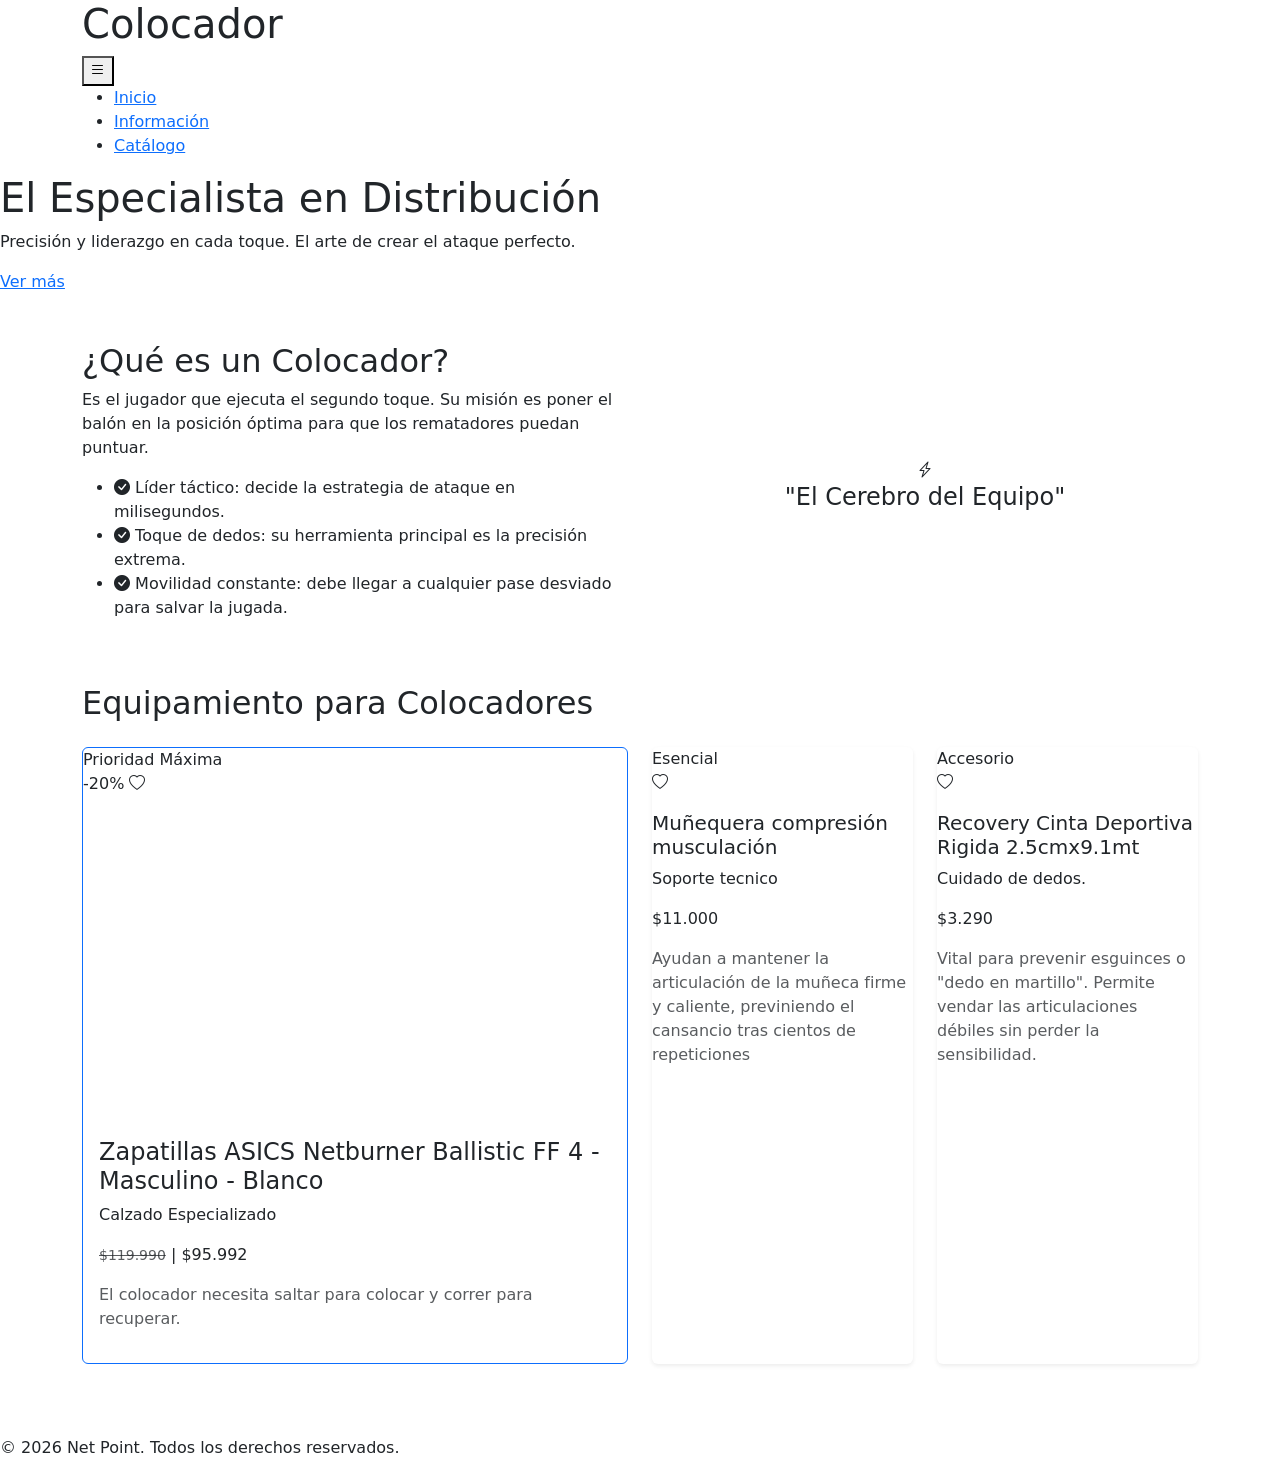
==== colocador.html @ 155eb41e "Add files via upload" ====
<!DOCTYPE html>

<html lang="es">
<head>
    <meta charset="UTF-8">
    <meta name="viewport" content="width=device-width, initial-scale=1.0">
    <title>Colocador</title>
     <link
    href="https://cdn.jsdelivr.net/npm/bootstrap@5.3.3/dist/css/bootstrap.min.css"
    rel="stylesheet">
    <!-- Bootstrap Icons -->
    <link rel="stylesheet" href="https://cdn.jsdelivr.net/npm/bootstrap-icons@1.11.0/font/bootstrap-icons.css">
    <!-- Tu CSS personalizado -->
    <link rel="stylesheet" href="css/style.css">
</head>
<body>
    <header class="header">
    <nav class="container nav-container">

      <h1 class="logo">Colocador</h1>

      <button id="btn-menu" class="btn-menu" aria-label="Abrir menú">
    <i class="bi bi-list"></i> <!-- Cambiado a Bootstrap Icon -->
</button>
      <ul id="menu-links" class="menu-links">
        <li><a href="index.html">Inicio</a></li>
        <li><a href="#InfoLibero">Información</a></li>
        <li><a href="catalogo.html">Catálogo</a></li>
      </ul>

    </nav>
  </header>

  <!-- SECCIÓN HERO LÍBERO -->
<section class="hero hero-colocador">
    <div class="hero-contenido-libero">
        <h1>El Especialista en Distribución</h1>
        <p>Precisión y liderazgo en cada toque. El arte de crear el ataque perfecto.</p> 
        <a href="#InfoLibero" class="btn-libero">Ver más</a>
    </div>
</section>

<!-- INFORMACIÓN DE LA POSICIÓN -->
<section id="InfoLibero" class="container mt-5">
    <div class="row align-items-center">
        <div class="col-lg-6">
            <h2 class="titulo-posicion">¿Qué es un Colocador?</h2>
            <p class="descripcion-posicion">Es el jugador que ejecuta el segundo toque. Su misión es poner el balón en la posición óptima para que los rematadores puedan puntuar.</p>
            <ul class="lista-caracteristicas">
                <li><i class="bi bi-check-circle-fill"></i> Líder táctico: decide la estrategia de ataque en milisegundos.</li>
                <li><i class="bi bi-check-circle-fill"></i> Toque de dedos: su herramienta principal es la precisión extrema.</li>
                <li><i class="bi bi-check-circle-fill"></i> Movilidad constante: debe llegar a cualquier pase desviado para salvar la jugada.</li>
            </ul>
        </div>
        <div class="col-lg-6 text-center">
            <div class="box-destacado">
    <i class="bi bi-lightning-charge"></i>
    <h4>"El Cerebro del Equipo"</h4>
</div>
        </div>
    </div>
</section>

<!-- EQUIPAMIENTO POR JERARQUÍA -->
<section id="EquipamientoLibero" class="container mt-5 mb-5">
    <div class="row">
        <h2 class="mb-4">Equipamiento para Colocadores</h2>
        
        <!-- PRIORIDAD 1: ALTA (MÁS IMPORTANTE) -->
        <!-- Ocupa col-md-6 para destacar visualmente sobre el resto -->
        <div class="col-md-6 mb-4">
            <div class="card h-100 border-primary tarjeta-prioridad-alta">
                <div class="prioridad-label-alta">Prioridad Máxima</div>
                <div class="foto-zapa" style="background-image: url('img/image-6.webp'); height: 350px;">
                    <span class="badge-desc">-20%</span>
                    <i class="bi bi-heart heart-icon"></i>
                </div>
                <div class="card-body">
                    <h4 class="zapa-titulo">Zapatillas ASICS Netburner Ballistic FF 4 - Masculino - Blanco</h4>
                    <p class="zapa-cat">Calzado Especializado</p>
                    <p class="zapa-precio">
                        <span class="text-muted text-decoration-line-through small">$119.990</span> | 
                        <span class="precio-final">$95.992</span>
                    </p>
                    <p class="mt-2 text-muted">El colocador necesita saltar para colocar y correr para recuperar.</p>
                </div>
            </div>
        </div>

        <!-- PRIORIDAD 2: MEDIA -->
        <div class="col-md-3 col-sm-6 mb-4">
            <div class="card h-100 border-0 shadow-sm">
                <div class="prioridad-label-media">Esencial</div>
                <div class="foto-zapa" style="background-image: url('img/muñequera.png');">
                    <i class="bi bi-heart heart-icon"></i>
                </div>
                <div class="card-body px-0">
                    <h5 class="zapa-titulo">Muñequera compresión musculación</h5>
                    <p class="zapa-cat">Soporte tecnico</p>
                    <p class="zapa-precio"> 
                        <span class="precio-final">$11.000</span>
                    </p>
                    <p class="mt-2 text-muted">Ayudan a mantener la articulación de la muñeca firme y caliente, previniendo el cansancio tras cientos de repeticiones</p>
                </div>
            </div>
        </div>

        <!-- PRIORIDAD 3: BAJA -->
        <div class="col-md-3 col-sm-6 mb-4">
            <div class="card h-100 border-0 shadow-sm">
                <div class="prioridad-label-baja">Accesorio</div>
                <div class="foto-zapa" style="background-image: url('img/tapes.png');">
                    <i class="bi bi-heart heart-icon"></i>
                </div>
                <div class="card-body px-0">
                    <h5 class="zapa-titulo">Recovery Cinta Deportiva Rigida 2.5cmx9.1mt</h5>
                    <p class="zapa-cat">Cuidado de dedos.</p>
                    <p class="zapa-precio">
                        <span class="precio-final">$3.290</span>
                    </p>
                    <p class="mt-2 text-muted">Vital para prevenir esguinces o "dedo en martillo". Permite vendar las articulaciones débiles sin perder la sensibilidad.</p>
                </div>
            </div>
        </div>

    </div>
</section>
<footer class="footer">

    <p class="mt-4 mb-0">
      &copy; 2026 Net Point. Todos los derechos reservados.
    </p>
  </footer>
<!-- LUEGO LOS SCRIPTS -->
<script src="https://cdn.jsdelivr.net/npm/bootstrap@5.3.0/dist/js/bootstrap.bundle.min.js"></script>
<script src="js/app2.js"></script>


</body>
</html>
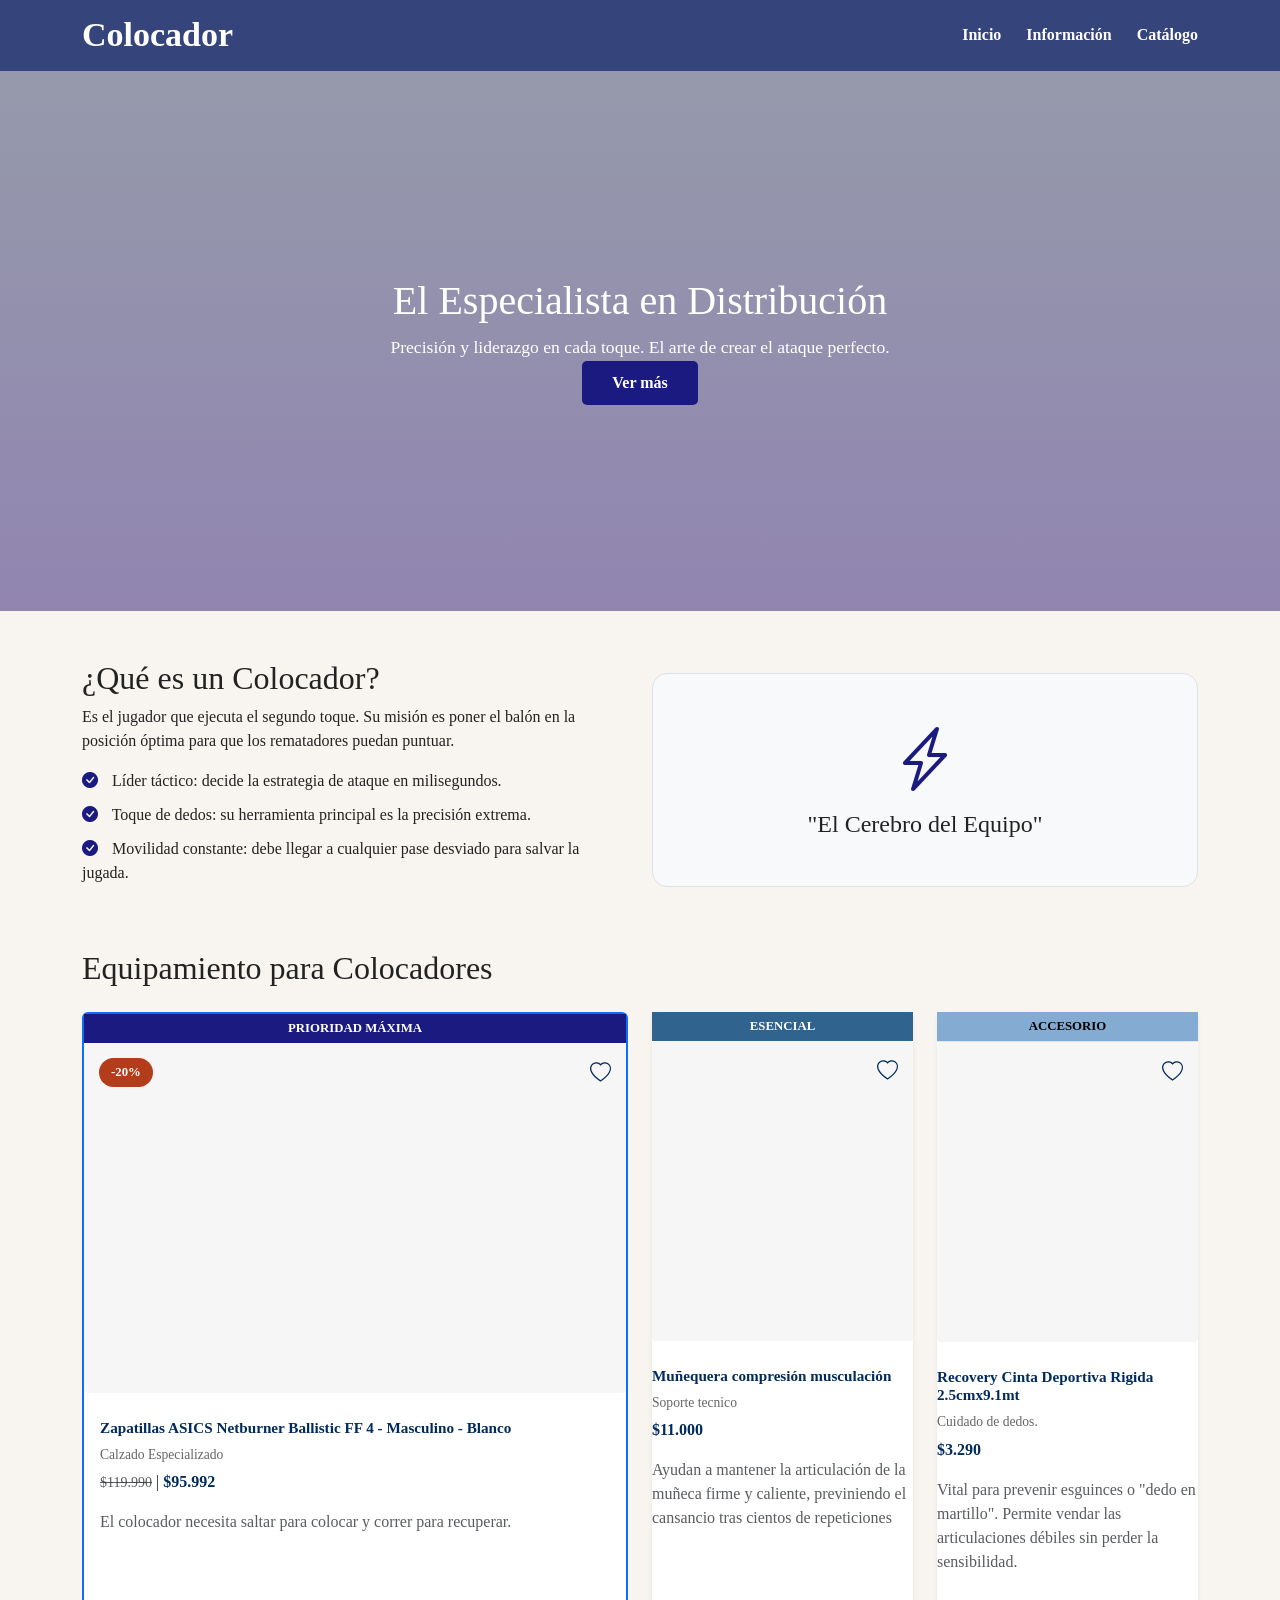
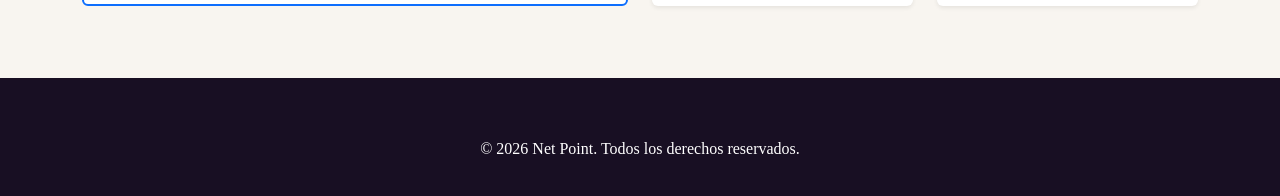
==== commit 01b5277b: "Update colocador.html" ====
--- a/colocador.html
+++ b/colocador.html
@@ -92,7 +92,7 @@
         <div class="col-md-3 col-sm-6 mb-4">
             <div class="card h-100 border-0 shadow-sm">
                 <div class="prioridad-label-media">Esencial</div>
-                <div class="foto-zapa" style="background-image: url('img/muñequera.png');">
+                <div class="foto-zapa" style="background-image: url('img/muniequera.png');">
                     <i class="bi bi-heart heart-icon"></i>
                 </div>
                 <div class="card-body px-0">
@@ -138,4 +138,4 @@
 
 
 </body>
-</html>+</html>
--- a/css/style.css
+++ b/css/style.css
@@ -0,0 +1,833 @@
+/* ================= ESTILOS GENERALES ================= */
+
+* {
+  box-sizing: border-box;
+}
+
+body {
+  margin: 0;
+  font-family: 'Times New Roman', Helvetica, sans-serif;
+  background-color: #f8f5f0;
+  color: #222;
+}
+
+/* ================= HEADER ================= */
+
+.header {
+  background-color: #35457b;
+  padding: 15px 0;
+  position: sticky;
+  top: 0;
+  z-index: 1000;
+}
+
+.nav-container {
+  display: flex;
+  justify-content: space-between;
+  align-items: center;
+  position: relative;
+}
+
+.logo {
+  color: white;
+  font-size: 1.5rem;
+  margin: 0;
+  font-weight: bold;
+}
+
+/* ================= MENÚ ================= */
+
+.menu-links {
+  list-style: none;
+  display: flex;
+  gap: 25px;
+  margin: 0;
+  padding: 0;
+  
+}
+
+.menu-links li a {
+  text-decoration: none;
+  color: white;
+  font-weight: bold;
+  transition: color 0.3s ease;
+}
+
+.menu-links li a:hover {
+  color: #180067;
+}
+
+.btn-menu {
+  display: none;
+  background: none;
+  border: none;
+  color: white;
+  font-size: 1.8rem;
+  cursor: pointer;
+}
+
+/* ================= HERO ================= */
+
+.hero {
+  background: linear-gradient(
+    rgba(34, 38, 67, 0.545),
+    rgba(51, 58, 108, 0.82)
+  ),
+  url("../img/ran.png");
+
+  background-size: cover;
+  background-position: center 26%;
+  color: white;
+  text-align: center;
+  padding: 100px 20px;
+}
+
+.hero h2 {
+  font-size: 2.8rem;
+  margin-bottom: 20px;
+  font-weight: bold;
+}
+
+.hero p {
+  max-width: 750px;
+  margin: auto;
+  font-size: 1.1rem;
+  line-height: 1.6;
+}
+
+/* ================= TARJETAS ================= */
+
+.card-info {
+  background-color: white;
+  padding: 30px 20px;
+  border-radius: 18px;
+  box-shadow: 0 10px 28px rgba(62, 39, 35, 0.12);
+  height: 100%;
+  transition: transform 0.3s ease, box-shadow 0.3s ease;
+}
+
+.card-info:hover {
+  transform: translateY(-6px);
+  box-shadow: 0 14px 35px rgba(47, 55, 88, 0.18);
+}
+
+.icono-info {
+  font-size: 2.5rem;
+  color: #ff3030;
+  margin-bottom: 15px;
+}
+
+.card-info h3 {
+  font-size: 1.4rem;
+  margin-bottom: 10px;
+  color: #2e233e;
+}
+
+.card-info p {
+  font-size: 0.95rem;
+  color: #555;
+}
+
+/* ================= GALERÍA ELEGANTE ================= */
+
+.galeria-card {
+  width: 100%;
+  aspect-ratio: 4 / 3; /* Esto la hace más alta que la de 16/9 */
+  overflow: hidden;
+  border-radius: 22px;
+  background-color: #e8e1d8;
+  border: 5px solid white;
+  box-shadow: 0 14px 35px rgba(62, 39, 35, 0.22);
+}
+
+.galeria-img {
+  width: 100%;
+  height: 100%;
+  object-fit: cover;
+  object-position: center;
+  display: block;
+  transition: transform 0.4s ease;
+}
+
+.galeria-card:hover .galeria-img {
+  transform: scale(1.04);
+}
+
+.texto-galeria {
+  color: #4e48a3;
+  font-size: 0.95rem;
+  font-style: italic;
+}
+
+/* ================= FORMULARIO ================= */
+
+.formulario {
+  background-color: white;
+  padding: 30px;
+  border-radius: 18px;
+  box-shadow: 0 10px 28px rgba(62, 39, 35, 0.12);
+}
+
+.formulario label {
+  font-weight: bold;
+  color: #1f0076;
+}
+
+.formulario .btn-primary {
+  background-color: #45416d;
+  border-color: #49416d;
+  border-radius: 10px;
+  padding: 10px;
+  font-weight: bold;
+}
+
+.formulario .btn-primary:hover {
+  background-color: #2b233e;
+  border-color: #30233e;
+}
+
+/* ================= FOOTER ================= */
+
+.footer {
+  background-color: #180f23;
+  color: white;
+  text-align: center;
+  padding: 35px 20px;
+}
+
+.social-icons {
+  display: flex;
+  justify-content: center;
+  gap: 25px;
+}
+
+.social-icon {
+  font-size: 2rem;
+  color: #200064;
+  background-color: white;
+  padding: 10px;
+  border-radius: 50%;
+  cursor: pointer;
+  transition: color 0.3s ease, transform 0.3s ease;
+}
+
+.social-icon:hover {
+  transform: scale(1.15);
+}
+
+/* ================= BOTÓN FLOTANTE WHATSAPP ================= */
+
+.whatsapp-flotante {
+  position: fixed;
+  right: 24px;
+  bottom: 24px;
+
+  width: 58px;
+  height: 58px;
+
+  background-color: #25D366;
+  color: white;
+  border-radius: 50%;
+
+  display: none;
+  justify-content: center;
+  align-items: center;
+
+  font-size: 2rem;
+  text-decoration: none;
+
+  box-shadow: 0 10px 25px rgba(37, 211, 102, 0.45);
+  z-index: 2000;
+
+  transition: transform 0.3s ease, box-shadow 0.3s ease;
+}
+
+.whatsapp-flotante:hover {
+  color: white;
+  transform: scale(1.1);
+  box-shadow: 0 14px 35px rgba(37, 211, 102, 0.6);
+}
+
+.whatsapp-flotante.activo {
+  display: flex;
+}
+
+/* ================= RESPONSIVE ================= */
+
+/* ================= RESPONSIVE (Móvil) ================= */
+
+@media (max-width: 768px) {
+    /* 1. Hacemos que aparezca el botón */
+    .btn-menu {
+        display: block !important;
+        z-index: 1100;
+    }
+
+    /* 2. Configuramos el menú desplegable */
+    .menu-links {
+        display: none !important; /* <--- CRUCIAL: Esto lo mantiene escondido al cargar */
+        flex-direction: column;
+        position: absolute;
+        top: 60px;
+        left: 0;
+        width: 100%;
+        background-color: #ffffff;
+        padding: 0; 
+        margin: 0;
+        z-index: 1050;
+        box-shadow: 0 10px 20px rgba(0,0,0,0.1);
+    }
+
+    /* Esta es la clase que el botón "prende" y "apaga" */
+    .menu-links.activo {
+        display: flex !important; /* <--- Al hacer clic, se vuelve visible */
+    }
+
+    /* 4. IMPORTANTE: Color de los enlaces */
+    .menu-links li {
+        width: 100%;
+        text-align: center;
+        margin: 10px 0;
+    }
+
+    .menu-links li a {
+        color: #35457b !important; /* Color azul oscuro para que se vea */
+        font-size: 1.2rem;
+        display: block;
+        padding: 10px;
+    }
+
+    .menu-links li a:hover {
+        background-color: #f0f0f0;
+        color: #ff3030 !important;
+    }
+
+    /* Ajuste del Hero para que no se vea gigante en el cel */
+    .hero3 h1 {
+        font-size: 2rem !important;
+    }
+}
+.header2 {
+  background-color: #35457b;
+  padding: 15px 0;
+  position: sticky;
+  top: 0;
+  z-index: 1000;
+}
+
+.nav-container2 {
+  display: flex;
+  justify-content: space-between;
+  align-items: center;
+  position: relative;
+}
+
+.logo2 {
+  color: white;
+  font-size: 1.5rem;
+  margin: 0;
+  font-weight: bold;
+}
+.menu-links2 {
+  list-style: none;
+  display: flex;
+  gap: 25px;
+  margin: 0;
+  padding: 0;
+}
+
+.menu-links2 li a {
+  text-decoration: none;
+  color: white;
+  font-weight: bold;
+  transition: color 0.3s ease;
+}
+
+.menu-links2 li a:hover {
+  color: #ffcc80;
+}
+
+.btn-menu2 {
+  display: none;
+  background: none;
+  border: none;
+  color: white;
+  font-size: 1.8rem;
+  cursor: pointer;
+}
+.hero2 {
+  background: linear-gradient(
+    rgba(34, 38, 67, 0.545),
+    rgba(51, 58, 108, 0.82)
+  ),
+  url("../img/voley.png");
+
+  background-size: cover;
+  background-position: center 45%;
+  color: white;
+  text-align: center;
+  padding: 100px 20px;
+}
+
+.hero2 h2 {
+  font-size: 2.8rem;
+  margin-bottom: 20px;
+  font-weight: bold;
+}
+
+.hero2 p {
+  max-width: 750px;
+  margin: auto;
+  font-size: 1.1rem;
+  line-height: 1.6;
+}
+.menu-links3 {
+  font-size: 20px;
+  list-style: none;
+  display: flex;
+  gap: 25px;
+  margin: 0;
+  padding: 0;
+}
+
+.menu-links3 li a {
+  text-decoration: none;
+  color: rgb(10, 0, 157);
+  font-weight: bold;
+  transition: color 0.3s ease;
+}
+
+.menu-links3 li a:hover {
+  color: #ffcc80;
+}
+/* Estilo para las tarjetas de posición en el catálogo */
+.card-posicion {
+    background-color: #fff;
+    transition: all 0.3s ease;
+    color: #5142f5;
+}
+
+.card-posicion:hover {
+    background-color: #676ccd; /* Color café al pasar el mouse */
+    color: white;
+    transform: translateY(-5px);
+}
+
+.card-posicion i {
+    color: #45376f;
+}
+.card-posicion:hover i {
+    color: white;
+}
+* {
+    margin: 0;
+    padding: 0;
+    box-sizing: border-box;
+}
+.body2 {
+    font-family: "Times New Roman", serif;
+    font-size: 16px;
+    line-height: 1.6;
+    color: rgb(69, 138, 150);
+}
+
+.logo { font-size: 34px; 
+    font-weight: bold; 
+}
+
+nav ul { 
+    list-style: none; 
+    display: flex; 
+    gap: 25px; 
+}
+
+nav ul li a { 
+    color: rgb(118, 112, 209); 
+    text-decoration: none; 
+    transition: color 0.3s ease; 
+}
+
+nav ul li a:hover { 
+    color: white; }
+
+/* --- HERO --- */
+
+.hero3::before {
+    content: "";
+    position: absolute;
+    top: 0;
+    left: 0;
+    width: 100%; height: 100%;
+    background-color: rgba(152, 115, 255, 0.333);
+    z-index: 1;
+}
+.hero-contenido3 { 
+    position: relative; 
+    z-index: 2;
+     text-align: center; 
+    }
+.hero-contenido3 h1 {
+     font-size: 48px; 
+     text-shadow: 2px 2px 4px black; 
+    }
+.btn2 {
+    display: inline-block;
+     background-color: rgb(83, 150, 177); 
+     color: white;
+    text-decoration: none; 
+    padding: 15px 35px; 
+    border-radius: 50px;
+    font-weight: bold; 
+    transition: 0.3s ease;
+}
+.btn2:hover {
+     background-color: rgb(107, 84, 211); 
+     transform: translateY(-4px); 
+    }
+
+/* Espacio de la foto */
+/* Estilos generales que ya tenías */
+
+nav ul {
+    list-style: none;
+    display: flex;
+    gap: 20px;
+}
+
+nav ul li a {
+    text-decoration: none;
+    color: #333;
+    font-weight: bold;
+}
+
+.hero3 {
+    background-color: #f0f0f0;
+    padding: 100px 0;
+    text-align: center;
+}
+
+/* --- ESTILOS DE LAS TARJETAS (NUEVO) --- */
+
+.foto-zapa {
+    height: 300px;
+    background-color: #f6f6f6;
+    background-size: 105%; /* Tamaño inicial */
+    background-position: center;
+    background-repeat: no-repeat;
+    position: relative;
+    border-radius: 4px;
+    transition: background-size 0.4s ease;
+    cursor: pointer;
+}
+
+/* Efecto Zoom al pasar el mouse por la card */
+.card:hover .foto-zapa {
+    background-size: 125%;
+}
+
+.badge-desc {
+    position: absolute;
+    top: 15px;
+    left: 15px;
+    background-color: #b33c1b;
+    color: white;
+    padding: 5px 12px;
+    border-radius: 50px;
+    font-size: 0.8rem;
+    font-weight: bold;
+}
+
+.heart-icon {
+    position: absolute;
+    top: 15px;
+    right: 15px;
+    font-size: 1.3rem;
+    color: #002b5c;
+    cursor: pointer;
+}
+
+.zapa-titulo {
+    font-size: 0.95rem;
+    font-weight: 700;
+    color: #002b5c;
+    margin-top: 10px;
+}
+
+.zapa-cat {
+    font-size: 0.85rem;
+    color: #666;
+    margin-bottom: 5px;
+}
+
+.precio-final {
+    color: #002b5c;
+    font-weight: bold;
+}
+.menu-links {
+  list-style: none;
+  display: flex;
+  gap: 25px;
+  margin: 0;
+  padding: 0;
+  
+}
+
+.menu-links li a {
+  text-decoration: none;
+  color: white;
+  font-weight: bold;
+  transition: color 0.3s ease;
+}
+
+.menu-links li a:hover {
+  color: #180067;
+}
+
+.btn-menu {
+  display: none;
+  background: none;
+  border: none;
+  color: white;
+  font-size: 1.8rem;
+  cursor: pointer;
+}
+/* --- ESTILOS BASE HERO3 --- */
+.hero3 {
+    background-image: url(../img/zapatillas.png);
+     background-size: 150% auto; 
+/* Esto agranda la imagen un 50% más del ancho del contenedor */
+   background-position: center 85%;
+    height: 100vh;
+    display: flex;
+    justify-content: center;
+    align-items: center;
+    position: relative;
+    color: white;
+    padding: 0 20px; /* Margen de seguridad para el texto */
+}
+
+.hero-contenido3 {
+    position: relative;
+    z-index: 2;
+    text-align: center;
+    max-width: 800px;
+}
+
+/* --- RESPONSIVE HERO3 --- */
+@media (max-width: 768px) {
+    .hero3 {
+        height: 80vh; /* Un poco más corto en móviles para ver contenido abajo */
+        background-position: 70% center; /* Mueve la imagen para que el modelo/zapatilla se vea mejor */
+    }
+
+    .hero-contenido3 h1 {
+        font-size: 2.2rem !important; /* Texto más pequeño para que no se corte */
+        line-height: 1.2;
+        margin-bottom: 15px;
+    }
+
+    .hero-contenido3 p {
+        font-size: 1.1rem;
+        margin-bottom: 25px;
+    }
+
+    .btn2 {
+        width: 100%; /* El botón ocupa todo el ancho en móviles (más fácil de tocar) */
+        max-width: 250px;
+        padding: 12px 20px;
+        font-size: 1rem;
+    }
+}
+
+/* Para celulares muy pequeños (iPhone SE, etc) */
+@media (max-width: 480px) {
+    .hero-contenido3 h1 {
+        font-size: 1.8rem !important;
+    }
+}
+/* Esta clase controla la imagen de fondo de esta página específica */
+.hero-inicio {
+    background: linear-gradient(rgba(9, 41, 158, 0.318), rgba(65, 41, 111, 0.312)), 
+                url('../img/peloota.png'); /* Asegúrate que la ruta sea correcta */
+    background-size: cover;
+    background-position: center;
+    background-repeat: no-repeat;
+    height: 100vh; /* Para que ocupe toda la pantalla */
+    display: flex;
+    align-items: center;
+    justify-content: center;
+}
+@media (max-width: 768px) {
+    .hero-inicio {
+        height: 80vh; /* Un poco más corto en móviles para ver contenido abajo */
+        background-position: 70% center; /* Mueve la imagen para que el modelo/zapatilla se vea mejor */
+    }
+  }
+  /* Clase que aplicaremos con JS */
+.heart-icon.active {
+    color: #ff3030 !important; /* Rojo intenso */
+    transform: scale(1.2);      /* Un pequeño efecto de aumento */
+    transition: all 0.3s ease;
+}
+
+/* Para que se vea como un puntero al pasar el mouse */
+.heart-icon {
+    cursor: pointer;
+    transition: all 0.3s ease;
+}
+.hero-inicio2 {
+    background: linear-gradient(rgba(9, 41, 158, 0.318), rgba(65, 41, 111, 0.312)), 
+                url('../img/yukii.png'); 
+    background-size: cover;
+    background-position:center 85%;
+    background-repeat: no-repeat;
+    height: 100vh; 
+    display: flex;
+    align-items: center;
+    justify-content: center;
+}
+@media (max-width: 768px) {
+    .hero-inicio2 {
+        height: 80vh; /* Un poco más corto en móviles para ver contenido abajo */
+        background-position: 50% center; /* Mueve la imagen para que el modelo/zapatilla se vea mejor */
+    }
+  }
+  .esquema-posiciones {
+    max-width: 900px; /* Ajusta este número según qué tan grande quieras la foto */
+    border-radius: 15px; /* Bordes redondeados para que combine con tus cards */
+    box-shadow: 0 8px 20px rgba(0, 0, 0, 0.1); /* Una sombra suave */
+    border: 2px solid #35457b; /* Un borde fino del color de tu header */
+    margin-bottom: 50px; /* Espacio abajo para que no choque con el footer */
+}
+/* --- Sección Libero --- */
+.hero-libero {
+    background: linear-gradient(rgba(31, 44, 88, 0.453), rgba(34, 13, 108, 0.481)), url('../img/libero.jpg');
+    background-position:center 33%;
+    background-size: cover;
+    height: 60vh;
+    display: flex;
+    align-items: center;
+    justify-content: center;
+    text-align: center;
+    color: white;
+}
+
+.btn-libero {
+    display: inline-block;
+    padding: 10px 30px;
+    background-color: #1a1a81;
+    color: white;
+    text-decoration: none;
+    border-radius: 5px;
+    font-weight: bold;
+    transition: 0.3s;
+}
+
+.btn-libero:hover {
+    background-color: #291a54;
+    color: white;
+}
+
+.lista-caracteristicas {
+    list-style: none;
+    padding: 0;
+}
+
+.lista-caracteristicas li {
+    margin-bottom: 10px;
+}
+
+.lista-caracteristicas i {
+    color: #1a1a81;
+    margin-right: 10px;
+}
+
+.box-destacado {
+    background-color: #f8f9fa;
+    padding: 40px;
+    border-radius: 15px;
+    border: 1px solid #dee2e6;
+}
+
+.box-destacado i {
+    font-size: 4rem;
+    color: #1a1a81;
+}
+
+/* --- Jerarquía de Equipamiento --- */
+/* --- Estilos de Prioridad en Tienda --- */
+
+/* Contenedor de la tarjeta principal */
+.tarjeta-prioridad-alta {
+    border-width: 2px !important;
+    transition: transform 0.3s ease;
+}
+
+.tarjeta-prioridad-alta:hover {
+    transform: scale(1.02);
+}
+
+/* Etiquetas (Labels) */
+.prioridad-label-alta {
+    background-color: #1a1a81;
+    color: white;
+    text-align: center;
+    padding: 5px;
+    font-weight: bold;
+    font-size: 0.8rem;
+    text-transform: uppercase;
+}
+
+.prioridad-label-media {
+    background-color: #31638f;
+    color: white;
+    text-align: center;
+    padding: 5px;
+    font-weight: bold;
+    font-size: 0.8rem;
+    text-transform: uppercase;
+}
+
+.prioridad-label-baja {
+    background-color: #84abd2;
+    color: #000000;
+    text-align: center;
+    padding: 5px;
+    font-weight: bold;
+    font-size: 0.8rem;
+    text-transform: uppercase;
+    border-bottom: 1px solid #dee2e6;
+}
+.hero-colocador {
+    background: linear-gradient(rgba(31, 44, 88, 0.453), rgba(34, 13, 108, 0.481)), url('../img/colocador.png');
+    background-position:center 45%;
+    background-size: cover;
+    height: 60vh;
+    display: flex;
+    align-items: center;
+    justify-content: center;
+    text-align: center;
+    color: white;
+}
+.hero-punta {
+    background: linear-gradient(rgba(31, 44, 88, 0.453), rgba(34, 13, 108, 0.481)), url('../img/takahashii.png');
+    background-position:center 35%;
+    background-size: cover;
+    height: 60vh;
+    display: flex;
+    align-items: center;
+    justify-content: center;
+    text-align: center;
+    color: white;
+}
+.hero-central {
+    background: linear-gradient(rgba(31, 44, 88, 0.453), rgba(34, 13, 108, 0.481)), url('../img/central.png');
+    background-position:center 35%;
+    background-size: cover;
+    height: 60vh;
+    display: flex;
+    align-items: center;
+    justify-content: center;
+    text-align: center;
+    color: white;
+}
